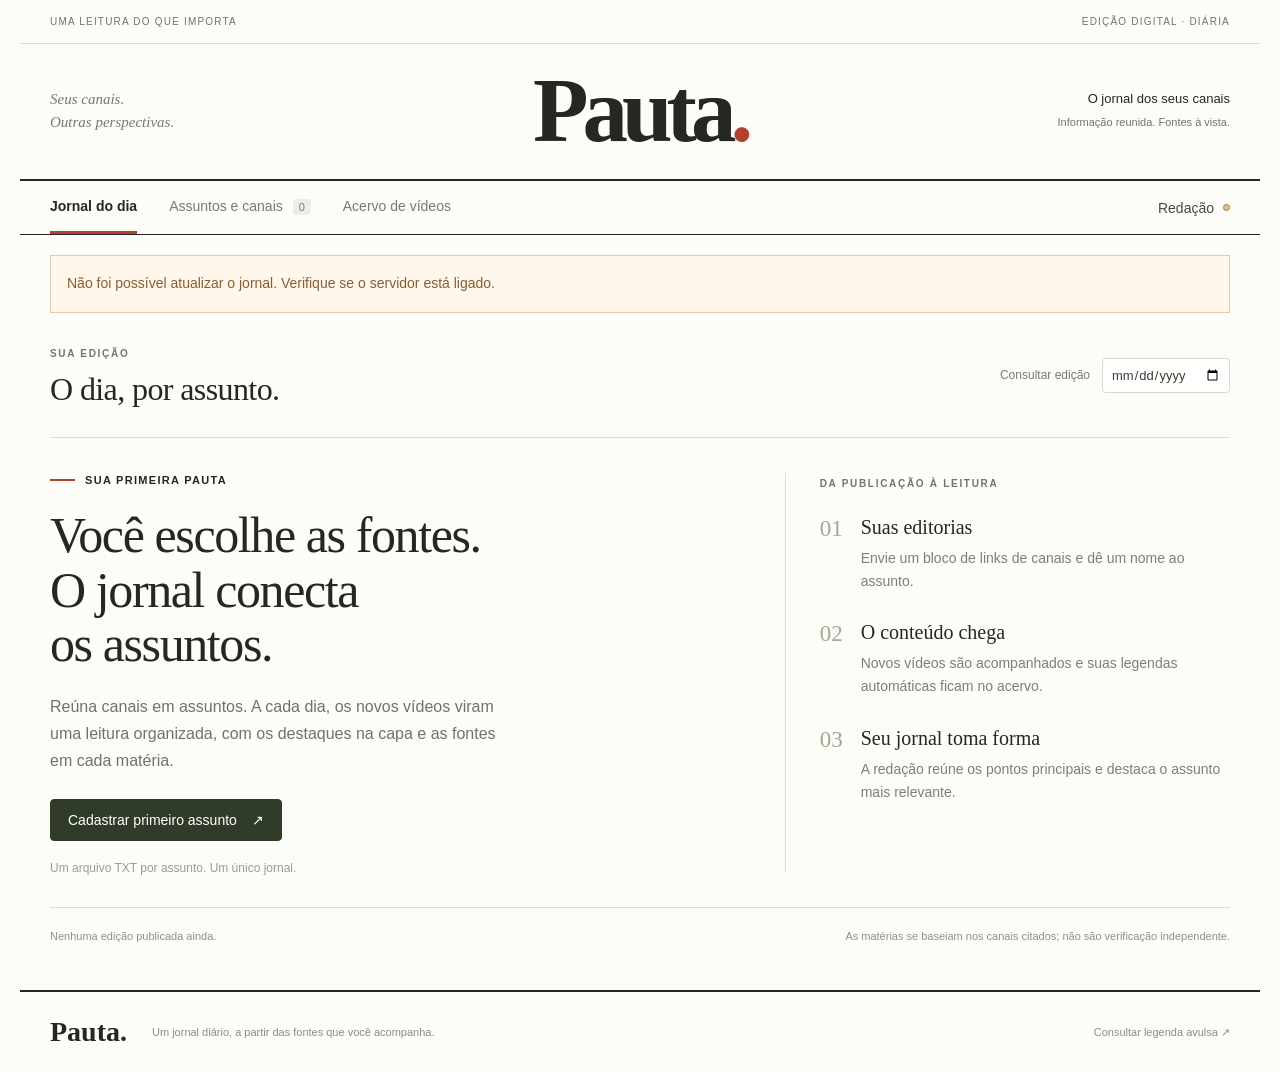
==== static/journal.html @ 88c4c1a3 "Build Pauta daily newspaper with topic imports, channel monitoring, subtitle archive and sourced AI " ====
<!doctype html>
<html lang="pt-BR">
<head><meta charset="utf-8"><meta name="viewport" content="width=device-width,initial-scale=1"><title>Pauta — O jornal dos seus canais</title><meta name="description" content="Seus canais do YouTube, reunidos em um jornal diário por assunto. Monitoramento, análise das legendas e matérias com fontes."><link rel="icon" href="/static/favicon.svg"><link rel="stylesheet" href="/static/journal.css"><script defer src="/static/journal.js"></script></head>
<body>
<div class="topline"><span>UMA LEITURA DO QUE IMPORTA</span><span id="top-date"></span><span>EDIÇÃO DIGITAL · DIÁRIA</span></div>
<header class="masthead"><div class="mast-note">Seus canais.<br>Outras perspectivas.</div><a href="/" class="mast-title">Pauta<span>.</span></a><div class="mast-right">O jornal dos seus canais<br><span>Informação reunida. Fontes à vista.</span></div></header>
<nav class="navigation" aria-label="Navegação principal"><div class="nav-tabs"><button class="nav-tab selected" data-page="edition">Jornal do dia</button><button class="nav-tab" data-page="sources">Assuntos e canais <span id="nav-count">0</span></button><button class="nav-tab" data-page="archive">Acervo de vídeos</button></div><button class="plain" id="editorial-open">Redação <span id="ai-dot" class="connection"></span></button></nav>
<main>
<div id="global-notice" role="alert" hidden></div>
<section id="page-edition" class="page">
  <div class="edition-toolbar"><div><span class="eyebrow">SUA EDIÇÃO</span><h1 id="edition-heading">O dia, por assunto.</h1></div><label class="date-picker">Consultar edição<input type="date" id="edition-date"></label></div>
  <div id="edition-content"></div>
  <div id="edition-empty" class="empty-front"><div class="empty-main"><div class="section-label"><span class="red-line"></span> SUA PRIMEIRA PAUTA</div><h2>Você escolhe as fontes.<br>O jornal conecta<br>os assuntos.</h2><p>Reúna canais em assuntos. A cada dia, os novos vídeos viram uma leitura organizada, com os destaques na capa e as fontes em cada matéria.</p><button class="button dark" id="start-import">Cadastrar primeiro assunto <span>↗</span></button><p class="empty-foot">Um arquivo TXT por assunto. Um único jornal.</p></div><aside class="empty-aside"><span class="eyebrow">DA PUBLICAÇÃO À LEITURA</span><ol><li><span>01</span><div><h3>Suas editorias</h3><p>Envie um bloco de links de canais e dê um nome ao assunto.</p></div></li><li><span>02</span><div><h3>O conteúdo chega</h3><p>Novos vídeos são acompanhados e suas legendas automáticas ficam no acervo.</p></div></li><li><span>03</span><div><h3>Seu jornal toma forma</h3><p>A redação reúne os pontos principais e destaca o assunto mais relevante.</p></div></li></ol></aside></div>
  <div id="edition-pending" class="pending-edition" hidden><span class="eyebrow">EDIÇÃO EM PREPARAÇÃO</span><h2>A próxima edição começa nas suas fontes.</h2><p id="pending-copy"></p><button class="button" id="pending-sources">Acompanhar canais</button></div>
  <div class="edition-bottom"><span id="edition-status">Nenhuma edição publicada ainda.</span><span>As matérias se baseiam nos canais citados; não são verificação independente.</span></div>
</section>
<section id="page-sources" class="page" hidden>
  <div class="page-heading"><div><span class="eyebrow">A ORIGEM DO SEU JORNAL</span><h1>Assuntos e canais</h1><p>Cada bloco de canais é uma editoria da sua edição diária.</p></div><button class="button dark" id="import-open">+ Importar assunto</button></div>
  <div class="stats"><div><strong id="stat-topics">0</strong><span>assuntos</span></div><div><strong id="stat-channels">0</strong><span>canais ativos</span></div><div><strong id="stat-ready">0</strong><span>legendas no acervo</span></div><div><strong id="stat-pending">0</strong><span>vídeos em espera</span></div></div>
  <div class="monitor-bar"><div><strong id="monitor-status">Iniciando acompanhamento…</strong><p id="monitor-detail"></p></div><button class="button small" id="check-now">Verificar agora</button></div>
  <div id="topics-list"></div><p id="no-topics" class="quiet-empty">Você ainda não cadastrou assuntos. Importe seu primeiro TXT para começar.</p>
  <p class="fineprint">O acompanhamento começa no cadastro. Para funcionar continuamente, o servidor precisa permanecer ligado. Canais pausados mantêm o conteúdo já coletado.</p>
</section>
<section id="page-archive" class="page" hidden>
  <div class="page-heading"><div><span class="eyebrow">A MEMÓRIA DA REDAÇÃO</span><h1>Acervo de vídeos</h1><p>Conteúdo salvo, texto tratado e a origem de cada informação.</p></div><label>Assunto<select id="archive-topic"><option value="">Todos os assuntos</option></select></label></div>
  <div id="videos-list"></div><div class="pagination"><button id="previous-page" class="button small">← Anteriores</button><span id="page-info"></span><button id="next-page" class="button small">Próximos →</button></div>
</section>
</main>
<footer><a href="/" class="footer-logo">Pauta.</a><span>Um jornal diário, a partir das fontes que você acompanha.</span><a href="/extrator">Consultar legenda avulsa ↗</a></footer>

<dialog id="import-dialog"><form id="import-form"><div class="dialog-heading"><div><span class="eyebrow">NOVA EDITORIA</span><h2>Qual é o assunto?</h2></div><button type="button" class="close" data-close="import-dialog" aria-label="Fechar">×</button></div><p>Os canais deste bloco serão acompanhados juntos e alimentarão o mesmo assunto no jornal.</p><label>Nome do assunto<input id="topic-name" required maxlength="80" placeholder="Ex.: Inteligência artificial" list="topic-suggestions"></label><datalist id="topic-suggestions"></datalist><div class="form-two"><label>Prioridade na capa<select id="topic-priority"><option value="3">Normal</option><option value="5">Muito importante</option><option value="4">Importante</option><option value="2">Secundária</option><option value="1">Baixa</option></select></label><label class="file-label">Arquivo de canais (.txt)<input id="channel-file" type="file" accept=".txt,text/plain"></label></div><label>Links de canais <span class="label-note">Um por linha · você também pode colar</span><textarea id="channel-links" rows="7" required maxlength="128000" placeholder="https://www.youtube.com/@canal-um&#10;https://www.youtube.com/@canal-dois"></textarea></label><label class="checkbox-label"><input type="checkbox" id="include-recent"> Incluir também os vídeos do feed recente no primeiro cadastro</label><p class="field-hint">Desmarcado: somente vídeos publicados a partir de agora. Links repetidos são ignorados. Até 500 canais por bloco.</p><div id="import-feedback" role="status"></div><button class="button dark wide" id="import-submit" type="submit">Salvar assunto e monitorar canais →</button></form></dialog>

<dialog id="editorial-dialog"><form id="editorial-form"><div class="dialog-heading"><div><span class="eyebrow">REDAÇÃO AUTOMÁTICA</span><h2>A inteligência do jornal</h2></div><button class="close" type="button" data-close="editorial-dialog" aria-label="Fechar">×</button></div><p>A redação usa a API da OpenAI para analisar o texto, reunir os assuntos e escrever as matérias em português com referências aos vídeos.</p><label>Chave da API<input id="api-key" type="password" autocomplete="new-password" placeholder="Informe sua chave ou deixe em branco para manter a atual" maxlength="500"></label><label>Modelo da sua conta<input id="api-model" required placeholder="ID do modelo com suporte a Structured Outputs" maxlength="100" pattern="[a-zA-Z0-9._:\-]+"></label><p class="field-hint">A chave fica no servidor e não é enviada ao GitHub. As legendas serão enviadas à API para análise; o uso é cobrado na sua conta OpenAI. Sem essa configuração, o acompanhamento e o acervo continuam funcionando, mas as matérias aguardam redação.</p><div id="editorial-feedback" role="status"></div><button class="button dark wide" type="submit">Salvar e ativar redação</button></form></dialog>

<dialog id="video-dialog" class="reading-dialog"><div class="dialog-heading"><span class="eyebrow">ACERVO · TEXTO TRATADO</span><button class="close" type="button" data-close="video-dialog" aria-label="Fechar">×</button></div><h2 id="read-title"></h2><div id="read-meta"></div><div id="read-analysis"></div><p id="read-text"></p></dialog>
</body></html>
---- static/journal.css ----
:root{font-family:Arial,Helvetica,sans-serif;color:#252722;background:#fcfcf9;--ink:#252722;--muted:#71756b;--line:#dcded5;--red:#b1422d;--paper:#f1f2ec}*{box-sizing:border-box}body{margin:0}button,input,textarea,select{font:inherit}button,a,select{touch-action:manipulation}button{cursor:pointer}button:disabled{opacity:.5;cursor:wait}a{color:inherit;text-decoration:none}a:hover{text-decoration:underline}[hidden]{display:none!important}:focus-visible{outline:3px solid #a74730;outline-offset:4px}h1,h2,h3,p{margin-top:0}.topline,.masthead,.navigation,main,footer{max-width:1240px;margin:auto}.topline{display:flex;justify-content:space-between;gap:20px;padding:16px 30px;border-bottom:1px solid var(--line);font-size:10px;letter-spacing:1.2px;color:var(--muted)}.masthead{padding:21px 30px 23px;display:flex;align-items:center;justify-content:space-between;gap:20px}.mast-title{font-family:Georgia,'Times New Roman',serif;font-size:91px;font-weight:700;line-height:1;letter-spacing:-6px}.mast-title:hover{text-decoration:none}.mast-title span{color:var(--red)}.mast-note{font:italic 15px/1.5 Georgia,serif;width:240px;color:#767a70}.mast-right{font-size:13px;text-align:right;line-height:1.7;width:240px}.mast-right span{font-size:11px;color:var(--muted)}.navigation{border-top:2px solid var(--ink);border-bottom:1px solid var(--ink);display:flex;justify-content:space-between;padding:0 30px;gap:16px}.nav-tabs{display:flex;gap:32px}.nav-tab,.plain{border:0;background:none;padding:17px 0;color:#777b70;font-size:14px;white-space:nowrap}.nav-tab{border-bottom:3px solid transparent}.nav-tab.selected{color:var(--ink);border-color:var(--red);font-weight:600}.nav-tab span{font-size:11px;margin-left:6px;padding:2px 6px;background:#ebeee2;border-radius:3px}.plain{display:flex;align-items:center;gap:9px;color:#444c3d}.connection{width:7px;height:7px;border:1px solid #a07d3e;border-radius:50%;background:#e4c18d}.connection.on{background:#6c8253;border-color:#6c8253}main{padding:0 30px;min-height:55vh}.edition-toolbar,.page-heading{display:flex;justify-content:space-between;align-items:center;gap:20px;padding:30px 0 25px}.eyebrow{font-size:10px;font-weight:600;letter-spacing:1.7px;color:var(--muted)}h1{font:32px/1.2 Georgia,serif;letter-spacing:-.6px;margin:9px 0 0}.date-picker{display:flex;align-items:center;gap:12px;color:#787e70;font-size:12px}input,textarea,select{padding:11px 12px;border:1px solid #d7dbce;background:#fff;color:#39402f;border-radius:4px;min-width:0;max-width:100%}input[type=date]{font-size:13px;padding:8px}.empty-front{border-top:1px solid var(--line);border-bottom:1px solid var(--line);display:grid;grid-template-columns:1.65fr 1fr;margin-top:4px}.empty-main{padding:36px 38px 28px 0}.section-label{font-size:11px;letter-spacing:1.3px;font-weight:700;display:flex;align-items:center;gap:10px}.red-line{width:25px;height:2px;background:var(--red)}.empty-main h2{font:50px/1.09 Georgia,serif;letter-spacing:-1.4px;margin:22px 0 21px}.empty-main>p{font-size:16px;line-height:1.7;color:#707466;max-width:470px;margin-bottom:25px}.button{border:1px solid #bfc6b5;background:transparent;color:#414c34;border-radius:4px;display:inline-flex;align-items:center;justify-content:center;gap:15px;padding:12px 17px;font-size:14px;font-weight:500}.button:hover{background:#e8ecdf}.button.dark{background:#303b29;color:#fff;border-color:#303b29}.button.dark:hover{background:#47583b}.empty-main .empty-foot{font-size:12px;color:#989c90;margin:17px 0 0}.empty-aside{border-left:1px solid var(--line);margin:35px 0;padding:0 0 0 34px}.empty-aside ol{list-style:none;padding:0;margin:25px 0 0}.empty-aside li{display:flex;gap:18px;margin-bottom:28px}.empty-aside li>span{color:#a1a98f;font:23px Georgia,serif}.empty-aside h3{font:20px Georgia,serif;margin:0 0 8px}.empty-aside p{font-size:14px;line-height:1.65;color:#7c8173;margin:0}.edition-bottom{display:flex;justify-content:space-between;gap:22px;margin:20px 0 45px;font-size:11px;color:#8d9285;line-height:1.6}.page-heading p{font-size:15px;color:var(--muted);margin:12px 0 0}.stats{display:grid;grid-template-columns:repeat(4,1fr);border:1px solid var(--line);padding:20px 0;margin:0 0 25px}.stats>div{padding:0 24px;border-right:1px solid var(--line)}.stats>div:last-child{border-right:0}.stats strong{font:32px Georgia,serif;display:block}.stats span{font-size:12px;display:block;color:var(--muted);margin-top:7px}.monitor-bar{display:flex;justify-content:space-between;align-items:center;gap:15px;background:#eef1e7;padding:17px 20px;margin-bottom:28px}.monitor-bar strong{font-size:14px;font-weight:500}.monitor-bar p{font-size:12px;color:var(--muted);margin:6px 0 0}.small{font-size:12px;padding:9px 12px}.topic-card{border:1px solid var(--line);margin-bottom:20px}.topic-header{padding:20px;display:flex;justify-content:space-between;align-items:center;border-bottom:1px solid var(--line);gap:20px}.topic-header h2{font:24px Georgia,serif;margin:0 0 5px}.topic-header p{font-size:12px;color:var(--muted);margin:0}.topic-header label{font-size:12px;display:flex;align-items:center;gap:8px}.topic-header select{padding:8px;font-size:12px}.channel-row{padding:15px 20px;border-bottom:1px solid #e8eae2;display:flex;justify-content:space-between;align-items:center;gap:14px}.channel-row:last-child{border:0}.channel-row>div{min-width:0}.channel-row a{font-size:14px;font-weight:500;overflow-wrap:anywhere}.channel-row p{font-size:12px;line-height:1.6;color:var(--muted);margin:6px 0 0}.channel-row .channel-error{color:#9f5a38}.badge{display:inline-block;font-size:11px;padding:4px 7px;color:#657d42;background:#eff2e5;border-radius:3px}.badge.waiting{color:#9b7441;background:#f5eddd}.badge.error{color:#ab5038;background:#f7e9e1}.quiet-empty{text-align:center;padding:35px 20px;color:var(--muted);line-height:1.7}.fineprint{font-size:12px;line-height:1.7;color:#8b9181;margin:28px 0}.video-row{display:grid;grid-template-columns:1fr auto;gap:20px;padding:20px 0;border-bottom:1px solid var(--line)}.video-row h2{font:22px/1.3 Georgia,serif;margin:0 0 9px}.video-row p{font-size:12px;color:var(--muted);margin:8px 0;line-height:1.6}.video-actions{display:flex;align-items:center;gap:10px}.pagination{display:flex;justify-content:center;align-items:center;gap:20px;padding:28px 0;font-size:12px;color:var(--muted)}footer{padding:24px 30px;margin-top:25px;border-top:2px solid var(--ink);display:flex;align-items:center;gap:25px;font-size:11px;color:#898e80}footer>a:last-child{margin-left:auto}.footer-logo{font:700 28px Georgia,serif;color:var(--ink)}dialog{border:1px solid #d0d5c6;border-radius:9px;padding:30px;max-width:650px;width:calc(100% - 32px);max-height:90vh;overflow:auto;background:#fcfcf9;color:var(--ink)}dialog::backdrop{background:#17201680;backdrop-filter:blur(3px)}.dialog-heading{display:flex;align-items:flex-start;justify-content:space-between;gap:20px}.dialog-heading h2{font:30px Georgia,serif;margin:8px 0 16px}.close{border:0;background:transparent;font-size:29px;line-height:1;padding:0 3px;color:#7d8571}dialog p{font-size:14px;line-height:1.65;color:var(--muted)}dialog label{display:flex;flex-direction:column;gap:8px;font-size:14px;margin:17px 0}.form-two{display:grid;grid-template-columns:1fr 1.4fr;gap:20px}.form-two label{margin:0}.file-label input{padding:9px;max-width:100%;font-size:12px}.label-note{font-size:11px;color:#919784}.checkbox-label{flex-direction:row!important;align-items:flex-start;font-size:13px!important;line-height:1.5}.checkbox-label input{margin:3px 0}.field-hint{font-size:12px;line-height:1.7;color:#7c8570}.wide{width:100%;margin-top:14px}textarea{resize:vertical;font-size:14px;line-height:1.5}.reading-dialog{max-width:900px}#read-title{font:32px/1.2 Georgia,serif;margin:22px 0}#read-text{white-space:pre-wrap;line-height:1.95;font-size:16px;color:#4a5142;margin-top:25px}#read-meta{font-size:13px;color:#7b8570}#read-analysis{border-bottom:1px solid var(--line);margin-top:20px}.pending-edition{border-block:1px solid var(--line);padding:50px 0;max-width:100%}.pending-edition h2{font:36px Georgia,serif;margin:14px 0}.pending-edition p{max-width:650px;color:var(--muted);line-height:1.8;font-size:16px}#global-notice{padding:16px;margin-top:20px;border:1px solid #e4c9ac;background:#fff7eb;color:#895d31;font-size:14px;line-height:1.7}#import-feedback,#editorial-feedback{font-size:13px;line-height:1.7;margin-top:12px;white-space:pre-line;color:#856035}.cover{display:grid;grid-template-columns:1.65fr 1fr;border-block:1px solid var(--line);padding:30px 0;gap:36px}.cover-story h2{font:45px/1.12 Georgia,serif;letter-spacing:-1px;margin:16px 0 20px}.story-copy{font:17px/1.8 Georgia,serif;white-space:pre-line}.story-copy a,.point-list a{color:#a04732;text-decoration:underline;font:12px Arial,sans-serif}.story-side{border-left:1px solid var(--line);padding-left:30px}.story-side h3{font:23px Georgia,serif}.point-list{padding-left:20px;font-size:14px;line-height:1.8;color:#66725a}.point-list li{margin-bottom:14px}.source-list{border-top:1px solid var(--line);padding-top:17px;margin-top:20px;font-size:12px;line-height:1.7}.source-list h4{font-size:10px;letter-spacing:1.4px;color:var(--muted);margin:0 0 10px}.source-list a{display:block;margin:9px 0;color:#6f795f}.section-stories{display:grid;grid-template-columns:1fr 1fr;gap:32px}.topic-story{padding:30px 0;border-bottom:1px solid var(--line)}.topic-story h2{font:30px/1.2 Georgia,serif;margin:12px 0 18px}.topic-story .story-copy{font-size:16px}.cover-reason{font-size:11px;color:#989d8f;line-height:1.6}.article-topic{color:var(--red);letter-spacing:1.7px;font-size:11px;font-weight:600}.status-line{font-size:12px;color:#8d9681;margin-bottom:20px}
@media(max-width:760px){.topline{padding:12px 18px;font-size:9px}.topline>span:first-child{display:none}.masthead{padding:20px 18px}.mast-note{display:none}.mast-title{font-size:70px;letter-spacing:-5px}.mast-right{font-size:11px;width:auto}.mast-right span{font-size:10px}.navigation{padding:0 18px;gap:10px;overflow-x:auto}.nav-tabs{gap:21px}.nav-tab,.plain{font-size:12px;padding:14px 0}.plain{gap:5px}.nav-tab span{display:none}main{padding:0 18px}.edition-toolbar{padding:24px 0;align-items:flex-start}h1{font-size:26px}.date-picker{flex-direction:column;align-items:flex-end;font-size:10px;gap:7px}.date-picker input{max-width:140px;font-size:12px}.empty-front{grid-template-columns:1fr}.empty-main{padding:29px 0}.empty-main h2{font-size:43px}.empty-aside{border-left:0;border-top:1px solid var(--line);padding:25px 0 0;margin:0 0 5px}.empty-aside ol{margin-top:22px}.empty-aside li{margin-bottom:23px}.edition-bottom{flex-direction:column;gap:8px}.page-heading{align-items:flex-start;flex-direction:column;padding:25px 0}.page-heading p{font-size:14px;line-height:1.6}.stats{grid-template-columns:1fr 1fr;padding:0}.stats>div{padding:18px;border-bottom:1px solid var(--line)}.stats>div:nth-child(2){border-right:0}.stats>div:nth-child(n+3){border-bottom:0}.stats strong{font-size:28px}.monitor-bar{align-items:flex-start;flex-direction:column}.topic-header{padding:17px;align-items:flex-start;flex-direction:column;gap:12px}.channel-row{padding:15px 17px}.channel-row .button{white-space:nowrap}.video-row{grid-template-columns:1fr;gap:8px}.video-row h2{font-size:22px}.video-actions{justify-content:flex-start}.form-two{grid-template-columns:1fr;gap:16px}dialog{padding:24px 20px}.dialog-heading h2{font-size:27px}.cover{grid-template-columns:1fr;gap:20px}.cover-story h2{font-size:36px}.story-side{border-left:0;border-top:1px solid var(--line);padding:22px 0 0}.section-stories{grid-template-columns:1fr;gap:0}.pending-edition h2{font-size:30px}footer{padding:20px 18px;flex-wrap:wrap;gap:12px;font-size:10px}footer>a:last-child{margin-left:0;width:100%}.footer-logo{font-size:24px}}@media(prefers-reduced-motion:reduce){*{scroll-behavior:auto!important}}
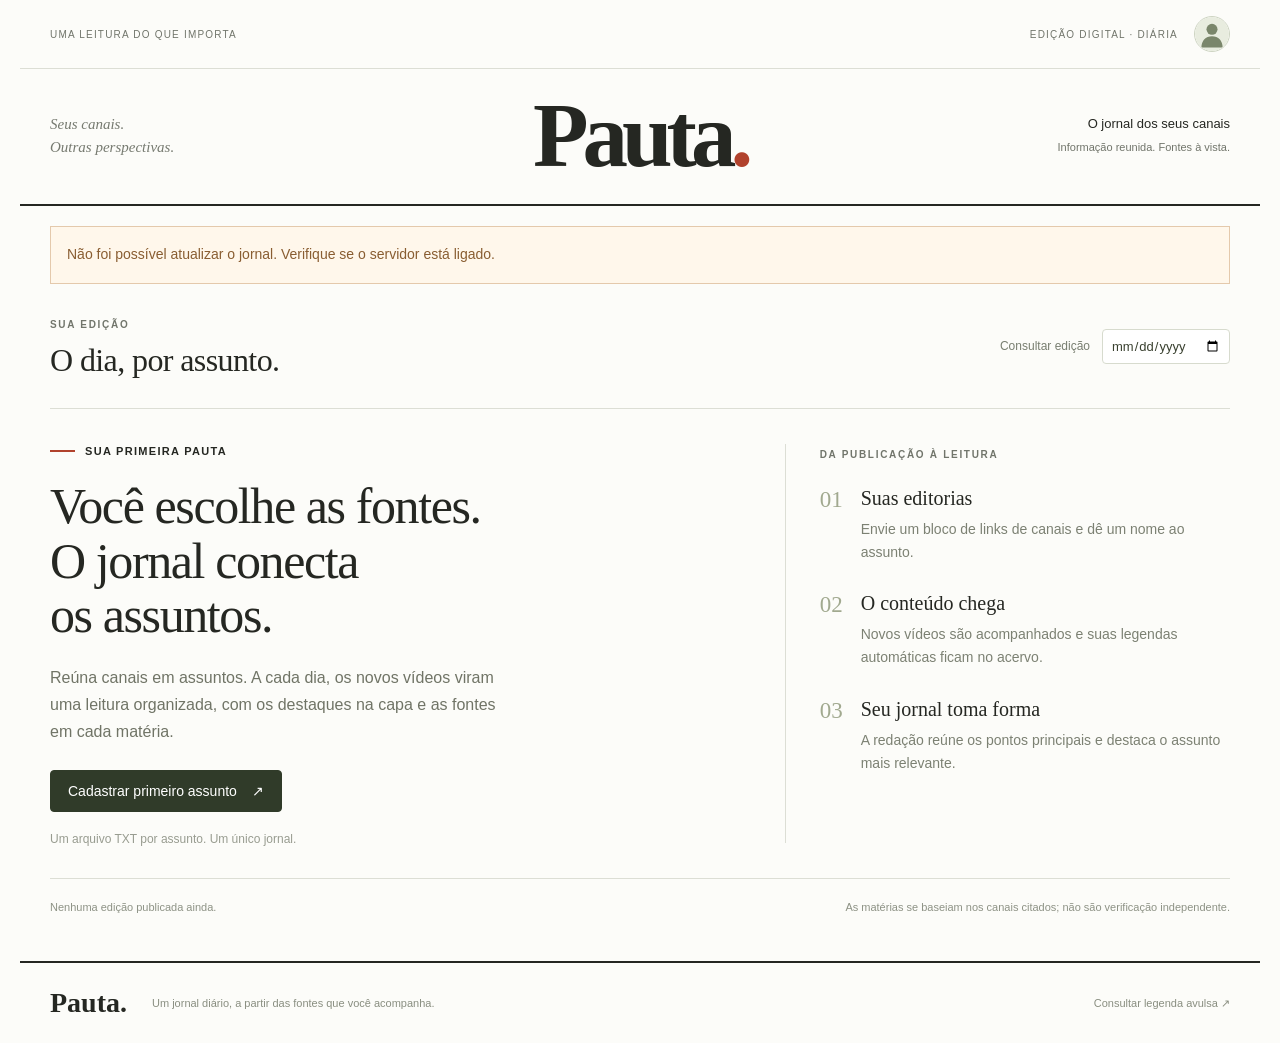
==== commit 7414fe70: "Move management navigation into user page with a profile avatar in the top right" ====
--- a/static/journal.html
+++ b/static/journal.html
@@ -2,11 +2,20 @@
 <html lang="pt-BR">
 <head><meta charset="utf-8"><meta name="viewport" content="width=device-width,initial-scale=1"><title>Pauta — O jornal dos seus canais</title><meta name="description" content="Seus canais do YouTube, reunidos em um jornal diário por assunto. Monitoramento, análise das legendas e matérias com fontes."><link rel="icon" href="/static/favicon.svg"><link rel="stylesheet" href="/static/journal.css"><script defer src="/static/journal.js"></script></head>
 <body>
-<div class="topline"><span>UMA LEITURA DO QUE IMPORTA</span><span id="top-date"></span><span>EDIÇÃO DIGITAL · DIÁRIA</span></div>
+<div class="topline"><span>UMA LEITURA DO QUE IMPORTA</span><span id="top-date"></span><div class="top-account"><span>EDIÇÃO DIGITAL · DIÁRIA</span><a class="avatar-link" href="#usuario" aria-label="Abrir página do usuário" title="Minha página"><img id="header-avatar" src="/static/avatar.svg" alt="" width="36" height="36"></a></div></div>
 <header class="masthead"><div class="mast-note">Seus canais.<br>Outras perspectivas.</div><a href="/" class="mast-title">Pauta<span>.</span></a><div class="mast-right">O jornal dos seus canais<br><span>Informação reunida. Fontes à vista.</span></div></header>
-<nav class="navigation" aria-label="Navegação principal"><div class="nav-tabs"><button class="nav-tab selected" data-page="edition">Jornal do dia</button><button class="nav-tab" data-page="sources">Assuntos e canais <span id="nav-count">0</span></button><button class="nav-tab" data-page="archive">Acervo de vídeos</button></div><button class="plain" id="editorial-open">Redação <span id="ai-dot" class="connection"></span></button></nav>
 <main>
 <div id="global-notice" role="alert" hidden></div>
+<a id="account-back" class="account-back" href="#usuario" hidden>← Minha página</a>
+<section id="page-user" class="page" hidden>
+  <div class="page-heading"><div><span class="eyebrow">SEU ESPAÇO NO PAUTA</span><h1 tabindex="-1">Minha página</h1><p>Organize suas fontes, consulte o acervo e cuide da redação.</p></div><a class="button" href="/">Ler o jornal ↗</a></div>
+  <div class="profile-card"><img id="profile-avatar" src="/static/avatar.svg" alt="Sua foto de perfil" width="80" height="80"><div><h2>Seu perfil</h2><label class="photo-label" for="profile-photo">Escolher foto<input id="profile-photo" type="file" accept="image/jpeg,image/png,image/webp"></label><p>A foto fica salva neste navegador.</p><span id="photo-feedback" role="status"></span></div></div>
+  <nav class="account-options" aria-label="Área do usuário">
+    <a class="account-option" href="#assuntos"><span class="eyebrow">SUAS FONTES</span><h2>Assuntos e canais <span id="nav-count">0</span></h2><p>Importe canais e acompanhe as editorias do seu jornal.</p><span class="option-arrow" aria-hidden="true">↗</span></a>
+    <a class="account-option" href="#acervo"><span class="eyebrow">SUA BIBLIOTECA</span><h2>Acervo de vídeos</h2><p>Consulte as legendas salvas, análises e fontes originais.</p><span class="option-arrow" aria-hidden="true">↗</span></a>
+    <button class="account-option" id="editorial-open"><span class="eyebrow">SUAS PREFERÊNCIAS</span><h2>Redação <span id="ai-dot" class="connection"></span></h2><p>Configure a inteligência que transforma as fontes em matérias.</p><span class="option-arrow" aria-hidden="true">↗</span></button>
+  </nav>
+</section>
 <section id="page-edition" class="page">
   <div class="edition-toolbar"><div><span class="eyebrow">SUA EDIÇÃO</span><h1 id="edition-heading">O dia, por assunto.</h1></div><label class="date-picker">Consultar edição<input type="date" id="edition-date"></label></div>
   <div id="edition-content"></div>
@@ -28,7 +37,7 @@
 </main>
 <footer><a href="/" class="footer-logo">Pauta.</a><span>Um jornal diário, a partir das fontes que você acompanha.</span><a href="/extrator">Consultar legenda avulsa ↗</a></footer>
 
-<dialog id="import-dialog"><form id="import-form"><div class="dialog-heading"><div><span class="eyebrow">NOVA EDITORIA</span><h2>Qual é o assunto?</h2></div><button type="button" class="close" data-close="import-dialog" aria-label="Fechar">×</button></div><p>Os canais deste bloco serão acompanhados juntos e alimentarão o mesmo assunto no jornal.</p><label>Nome do assunto<input id="topic-name" required maxlength="80" placeholder="Ex.: Inteligência artificial" list="topic-suggestions"></label><datalist id="topic-suggestions"></datalist><div class="form-two"><label>Prioridade na capa<select id="topic-priority"><option value="3">Normal</option><option value="5">Muito importante</option><option value="4">Importante</option><option value="2">Secundária</option><option value="1">Baixa</option></select></label><label class="file-label">Arquivo de canais (.txt)<input id="channel-file" type="file" accept=".txt,text/plain"></label></div><label>Links de canais <span class="label-note">Um por linha · você também pode colar</span><textarea id="channel-links" rows="7" required maxlength="128000" placeholder="https://www.youtube.com/@canal-um&#10;https://www.youtube.com/@canal-dois"></textarea></label><label class="checkbox-label"><input type="checkbox" id="include-recent"> Incluir também os vídeos do feed recente no primeiro cadastro</label><p class="field-hint">Desmarcado: somente vídeos publicados a partir de agora. Links repetidos são ignorados. Até 500 canais por bloco.</p><div id="import-feedback" role="status"></div><button class="button dark wide" id="import-submit" type="submit">Salvar assunto e monitorar canais →</button></form></dialog>
+<dialog id="import-dialog"><form id="import-form"><div class="dialog-heading"><div><span class="eyebrow">NOVA EDITORIA</span><h2>Qual é o assunto?</h2></div><button type="button" class="close" data-close="import-dialog" aria-label="Fechar">×</button></div><p>Os canais deste bloco serão acompanhados juntos e alimentarão o mesmo assunto no jornal.</p><label>Nome do assunto<input id="topic-name" required maxlength="80" placeholder="Ex.: Inteligência artificial" list="topic-suggestions"></label><datalist id="topic-suggestions"></datalist><div class="form-two"><label>Prioridade na capa<select id="topic-priority"><option value="3">Normal</option><option value="5">Muito importante</option><option value="4">Importante</option><option value="2">Secundária</option><option value="1">Baixa</option></select></label><label class="file-label">Arquivo de canais (.txt)<input id="channel-file" type="file" accept=".txt,text/plain"></label></div><label>Links de canais <span class="label-note">Um por linha · você também pode colar</span><textarea id="channel-links" rows="7" required maxlength="128000" placeholder="https://www.youtube.com/@canal-um&#10;https://www.youtube.com/@canal-dois"></textarea></label><label class="checkbox-label"><input type="checkbox" id="include-recent"> Incluir também os outros vídeos do feed recente</label><p class="field-hint">O último vídeo de cada canal será processado assim que você salvar. Depois, acompanharemos as novas publicações. Links repetidos são ignorados. Até 500 canais por bloco.</p><div id="import-feedback" role="status"></div><button class="button dark wide" id="import-submit" type="submit">Salvar assunto e monitorar canais →</button></form></dialog>
 
 <dialog id="editorial-dialog"><form id="editorial-form"><div class="dialog-heading"><div><span class="eyebrow">REDAÇÃO AUTOMÁTICA</span><h2>A inteligência do jornal</h2></div><button class="close" type="button" data-close="editorial-dialog" aria-label="Fechar">×</button></div><p>A redação usa a API da OpenAI para analisar o texto, reunir os assuntos e escrever as matérias em português com referências aos vídeos.</p><label>Chave da API<input id="api-key" type="password" autocomplete="new-password" placeholder="Informe sua chave ou deixe em branco para manter a atual" maxlength="500"></label><label>Modelo da sua conta<input id="api-model" required placeholder="ID do modelo com suporte a Structured Outputs" maxlength="100" pattern="[a-zA-Z0-9._:\-]+"></label><p class="field-hint">A chave fica no servidor e não é enviada ao GitHub. As legendas serão enviadas à API para análise; o uso é cobrado na sua conta OpenAI. Sem essa configuração, o acompanhamento e o acervo continuam funcionando, mas as matérias aguardam redação.</p><div id="editorial-feedback" role="status"></div><button class="button dark wide" type="submit">Salvar e ativar redação</button></form></dialog>
 
--- a/static/journal.css
+++ b/static/journal.css
@@ -1,2 +1,8 @@
 :root{font-family:Arial,Helvetica,sans-serif;color:#252722;background:#fcfcf9;--ink:#252722;--muted:#71756b;--line:#dcded5;--red:#b1422d;--paper:#f1f2ec}*{box-sizing:border-box}body{margin:0}button,input,textarea,select{font:inherit}button,a,select{touch-action:manipulation}button{cursor:pointer}button:disabled{opacity:.5;cursor:wait}a{color:inherit;text-decoration:none}a:hover{text-decoration:underline}[hidden]{display:none!important}:focus-visible{outline:3px solid #a74730;outline-offset:4px}h1,h2,h3,p{margin-top:0}.topline,.masthead,.navigation,main,footer{max-width:1240px;margin:auto}.topline{display:flex;justify-content:space-between;gap:20px;padding:16px 30px;border-bottom:1px solid var(--line);font-size:10px;letter-spacing:1.2px;color:var(--muted)}.masthead{padding:21px 30px 23px;display:flex;align-items:center;justify-content:space-between;gap:20px}.mast-title{font-family:Georgia,'Times New Roman',serif;font-size:91px;font-weight:700;line-height:1;letter-spacing:-6px}.mast-title:hover{text-decoration:none}.mast-title span{color:var(--red)}.mast-note{font:italic 15px/1.5 Georgia,serif;width:240px;color:#767a70}.mast-right{font-size:13px;text-align:right;line-height:1.7;width:240px}.mast-right span{font-size:11px;color:var(--muted)}.navigation{border-top:2px solid var(--ink);border-bottom:1px solid var(--ink);display:flex;justify-content:space-between;padding:0 30px;gap:16px}.nav-tabs{display:flex;gap:32px}.nav-tab,.plain{border:0;background:none;padding:17px 0;color:#777b70;font-size:14px;white-space:nowrap}.nav-tab{border-bottom:3px solid transparent}.nav-tab.selected{color:var(--ink);border-color:var(--red);font-weight:600}.nav-tab span{font-size:11px;margin-left:6px;padding:2px 6px;background:#ebeee2;border-radius:3px}.plain{display:flex;align-items:center;gap:9px;color:#444c3d}.connection{width:7px;height:7px;border:1px solid #a07d3e;border-radius:50%;background:#e4c18d}.connection.on{background:#6c8253;border-color:#6c8253}main{padding:0 30px;min-height:55vh}.edition-toolbar,.page-heading{display:flex;justify-content:space-between;align-items:center;gap:20px;padding:30px 0 25px}.eyebrow{font-size:10px;font-weight:600;letter-spacing:1.7px;color:var(--muted)}h1{font:32px/1.2 Georgia,serif;letter-spacing:-.6px;margin:9px 0 0}.date-picker{display:flex;align-items:center;gap:12px;color:#787e70;font-size:12px}input,textarea,select{padding:11px 12px;border:1px solid #d7dbce;background:#fff;color:#39402f;border-radius:4px;min-width:0;max-width:100%}input[type=date]{font-size:13px;padding:8px}.empty-front{border-top:1px solid var(--line);border-bottom:1px solid var(--line);display:grid;grid-template-columns:1.65fr 1fr;margin-top:4px}.empty-main{padding:36px 38px 28px 0}.section-label{font-size:11px;letter-spacing:1.3px;font-weight:700;display:flex;align-items:center;gap:10px}.red-line{width:25px;height:2px;background:var(--red)}.empty-main h2{font:50px/1.09 Georgia,serif;letter-spacing:-1.4px;margin:22px 0 21px}.empty-main>p{font-size:16px;line-height:1.7;color:#707466;max-width:470px;margin-bottom:25px}.button{border:1px solid #bfc6b5;background:transparent;color:#414c34;border-radius:4px;display:inline-flex;align-items:center;justify-content:center;gap:15px;padding:12px 17px;font-size:14px;font-weight:500}.button:hover{background:#e8ecdf}.button.dark{background:#303b29;color:#fff;border-color:#303b29}.button.dark:hover{background:#47583b}.empty-main .empty-foot{font-size:12px;color:#989c90;margin:17px 0 0}.empty-aside{border-left:1px solid var(--line);margin:35px 0;padding:0 0 0 34px}.empty-aside ol{list-style:none;padding:0;margin:25px 0 0}.empty-aside li{display:flex;gap:18px;margin-bottom:28px}.empty-aside li>span{color:#a1a98f;font:23px Georgia,serif}.empty-aside h3{font:20px Georgia,serif;margin:0 0 8px}.empty-aside p{font-size:14px;line-height:1.65;color:#7c8173;margin:0}.edition-bottom{display:flex;justify-content:space-between;gap:22px;margin:20px 0 45px;font-size:11px;color:#8d9285;line-height:1.6}.page-heading p{font-size:15px;color:var(--muted);margin:12px 0 0}.stats{display:grid;grid-template-columns:repeat(4,1fr);border:1px solid var(--line);padding:20px 0;margin:0 0 25px}.stats>div{padding:0 24px;border-right:1px solid var(--line)}.stats>div:last-child{border-right:0}.stats strong{font:32px Georgia,serif;display:block}.stats span{font-size:12px;display:block;color:var(--muted);margin-top:7px}.monitor-bar{display:flex;justify-content:space-between;align-items:center;gap:15px;background:#eef1e7;padding:17px 20px;margin-bottom:28px}.monitor-bar strong{font-size:14px;font-weight:500}.monitor-bar p{font-size:12px;color:var(--muted);margin:6px 0 0}.small{font-size:12px;padding:9px 12px}.topic-card{border:1px solid var(--line);margin-bottom:20px}.topic-header{padding:20px;display:flex;justify-content:space-between;align-items:center;border-bottom:1px solid var(--line);gap:20px}.topic-header h2{font:24px Georgia,serif;margin:0 0 5px}.topic-header p{font-size:12px;color:var(--muted);margin:0}.topic-header label{font-size:12px;display:flex;align-items:center;gap:8px}.topic-header select{padding:8px;font-size:12px}.channel-row{padding:15px 20px;border-bottom:1px solid #e8eae2;display:flex;justify-content:space-between;align-items:center;gap:14px}.channel-row:last-child{border:0}.channel-row>div{min-width:0}.channel-row a{font-size:14px;font-weight:500;overflow-wrap:anywhere}.channel-row p{font-size:12px;line-height:1.6;color:var(--muted);margin:6px 0 0}.channel-row .channel-error{color:#9f5a38}.badge{display:inline-block;font-size:11px;padding:4px 7px;color:#657d42;background:#eff2e5;border-radius:3px}.badge.waiting{color:#9b7441;background:#f5eddd}.badge.error{color:#ab5038;background:#f7e9e1}.quiet-empty{text-align:center;padding:35px 20px;color:var(--muted);line-height:1.7}.fineprint{font-size:12px;line-height:1.7;color:#8b9181;margin:28px 0}.video-row{display:grid;grid-template-columns:1fr auto;gap:20px;padding:20px 0;border-bottom:1px solid var(--line)}.video-row h2{font:22px/1.3 Georgia,serif;margin:0 0 9px}.video-row p{font-size:12px;color:var(--muted);margin:8px 0;line-height:1.6}.video-actions{display:flex;align-items:center;gap:10px}.pagination{display:flex;justify-content:center;align-items:center;gap:20px;padding:28px 0;font-size:12px;color:var(--muted)}footer{padding:24px 30px;margin-top:25px;border-top:2px solid var(--ink);display:flex;align-items:center;gap:25px;font-size:11px;color:#898e80}footer>a:last-child{margin-left:auto}.footer-logo{font:700 28px Georgia,serif;color:var(--ink)}dialog{border:1px solid #d0d5c6;border-radius:9px;padding:30px;max-width:650px;width:calc(100% - 32px);max-height:90vh;overflow:auto;background:#fcfcf9;color:var(--ink)}dialog::backdrop{background:#17201680;backdrop-filter:blur(3px)}.dialog-heading{display:flex;align-items:flex-start;justify-content:space-between;gap:20px}.dialog-heading h2{font:30px Georgia,serif;margin:8px 0 16px}.close{border:0;background:transparent;font-size:29px;line-height:1;padding:0 3px;color:#7d8571}dialog p{font-size:14px;line-height:1.65;color:var(--muted)}dialog label{display:flex;flex-direction:column;gap:8px;font-size:14px;margin:17px 0}.form-two{display:grid;grid-template-columns:1fr 1.4fr;gap:20px}.form-two label{margin:0}.file-label input{padding:9px;max-width:100%;font-size:12px}.label-note{font-size:11px;color:#919784}.checkbox-label{flex-direction:row!important;align-items:flex-start;font-size:13px!important;line-height:1.5}.checkbox-label input{margin:3px 0}.field-hint{font-size:12px;line-height:1.7;color:#7c8570}.wide{width:100%;margin-top:14px}textarea{resize:vertical;font-size:14px;line-height:1.5}.reading-dialog{max-width:900px}#read-title{font:32px/1.2 Georgia,serif;margin:22px 0}#read-text{white-space:pre-wrap;line-height:1.95;font-size:16px;color:#4a5142;margin-top:25px}#read-meta{font-size:13px;color:#7b8570}#read-analysis{border-bottom:1px solid var(--line);margin-top:20px}.pending-edition{border-block:1px solid var(--line);padding:50px 0;max-width:100%}.pending-edition h2{font:36px Georgia,serif;margin:14px 0}.pending-edition p{max-width:650px;color:var(--muted);line-height:1.8;font-size:16px}#global-notice{padding:16px;margin-top:20px;border:1px solid #e4c9ac;background:#fff7eb;color:#895d31;font-size:14px;line-height:1.7}#import-feedback,#editorial-feedback{font-size:13px;line-height:1.7;margin-top:12px;white-space:pre-line;color:#856035}.cover{display:grid;grid-template-columns:1.65fr 1fr;border-block:1px solid var(--line);padding:30px 0;gap:36px}.cover-story h2{font:45px/1.12 Georgia,serif;letter-spacing:-1px;margin:16px 0 20px}.story-copy{font:17px/1.8 Georgia,serif;white-space:pre-line}.story-copy a,.point-list a{color:#a04732;text-decoration:underline;font:12px Arial,sans-serif}.story-side{border-left:1px solid var(--line);padding-left:30px}.story-side h3{font:23px Georgia,serif}.point-list{padding-left:20px;font-size:14px;line-height:1.8;color:#66725a}.point-list li{margin-bottom:14px}.source-list{border-top:1px solid var(--line);padding-top:17px;margin-top:20px;font-size:12px;line-height:1.7}.source-list h4{font-size:10px;letter-spacing:1.4px;color:var(--muted);margin:0 0 10px}.source-list a{display:block;margin:9px 0;color:#6f795f}.section-stories{display:grid;grid-template-columns:1fr 1fr;gap:32px}.topic-story{padding:30px 0;border-bottom:1px solid var(--line)}.topic-story h2{font:30px/1.2 Georgia,serif;margin:12px 0 18px}.topic-story .story-copy{font-size:16px}.cover-reason{font-size:11px;color:#989d8f;line-height:1.6}.article-topic{color:var(--red);letter-spacing:1.7px;font-size:11px;font-weight:600}.status-line{font-size:12px;color:#8d9681;margin-bottom:20px}
 @media(max-width:760px){.topline{padding:12px 18px;font-size:9px}.topline>span:first-child{display:none}.masthead{padding:20px 18px}.mast-note{display:none}.mast-title{font-size:70px;letter-spacing:-5px}.mast-right{font-size:11px;width:auto}.mast-right span{font-size:10px}.navigation{padding:0 18px;gap:10px;overflow-x:auto}.nav-tabs{gap:21px}.nav-tab,.plain{font-size:12px;padding:14px 0}.plain{gap:5px}.nav-tab span{display:none}main{padding:0 18px}.edition-toolbar{padding:24px 0;align-items:flex-start}h1{font-size:26px}.date-picker{flex-direction:column;align-items:flex-end;font-size:10px;gap:7px}.date-picker input{max-width:140px;font-size:12px}.empty-front{grid-template-columns:1fr}.empty-main{padding:29px 0}.empty-main h2{font-size:43px}.empty-aside{border-left:0;border-top:1px solid var(--line);padding:25px 0 0;margin:0 0 5px}.empty-aside ol{margin-top:22px}.empty-aside li{margin-bottom:23px}.edition-bottom{flex-direction:column;gap:8px}.page-heading{align-items:flex-start;flex-direction:column;padding:25px 0}.page-heading p{font-size:14px;line-height:1.6}.stats{grid-template-columns:1fr 1fr;padding:0}.stats>div{padding:18px;border-bottom:1px solid var(--line)}.stats>div:nth-child(2){border-right:0}.stats>div:nth-child(n+3){border-bottom:0}.stats strong{font-size:28px}.monitor-bar{align-items:flex-start;flex-direction:column}.topic-header{padding:17px;align-items:flex-start;flex-direction:column;gap:12px}.channel-row{padding:15px 17px}.channel-row .button{white-space:nowrap}.video-row{grid-template-columns:1fr;gap:8px}.video-row h2{font-size:22px}.video-actions{justify-content:flex-start}.form-two{grid-template-columns:1fr;gap:16px}dialog{padding:24px 20px}.dialog-heading h2{font-size:27px}.cover{grid-template-columns:1fr;gap:20px}.cover-story h2{font-size:36px}.story-side{border-left:0;border-top:1px solid var(--line);padding:22px 0 0}.section-stories{grid-template-columns:1fr;gap:0}.pending-edition h2{font-size:30px}footer{padding:20px 18px;flex-wrap:wrap;gap:12px;font-size:10px}footer>a:last-child{margin-left:0;width:100%}.footer-logo{font-size:24px}}@media(prefers-reduced-motion:reduce){*{scroll-behavior:auto!important}}
+
+/* Profile entry and personal workspace */
+.topline{align-items:center}.top-account{display:flex;align-items:center;gap:16px}.avatar-link{display:block;flex-shrink:0;border-radius:50%;width:36px;height:36px;outline-offset:4px}.avatar-link img{display:block;width:100%;height:100%;object-fit:cover;border-radius:50%;border:1px solid #cdd4c2}.avatar-link:hover img{border-color:var(--red)}.masthead{border-bottom:2px solid var(--ink)}
+.account-back{display:inline-block;margin-top:25px;font-size:13px;color:var(--muted)}.profile-card{display:flex;align-items:center;gap:24px;border-block:1px solid var(--line);padding:26px 0;margin-bottom:28px}.profile-card>img{border-radius:50%;object-fit:cover;flex-shrink:0}.profile-card h2{font:24px Georgia,serif;margin:0 0 10px}.profile-card p{font-size:12px;color:var(--muted);margin:10px 0 0}.photo-label{position:relative;display:inline-block;font-size:13px;color:#4c633b;text-decoration:underline;cursor:pointer;padding:4px 0}.photo-label input{position:absolute;inset:0;opacity:0;width:100%;cursor:pointer}.photo-label:focus-within{outline:2px solid var(--red);outline-offset:4px}#photo-feedback{font-size:12px;display:block;margin-top:8px;color:var(--muted)}
+.account-options{display:grid;grid-template-columns:repeat(3,minmax(0,1fr));gap:20px;margin-bottom:50px}.account-option{position:relative;display:block;text-align:left;background:var(--paper);border:1px solid var(--line);padding:28px 24px 48px;color:var(--ink);border-radius:4px}.account-option:hover{background:#e9edde;text-decoration:none;border-color:#aeb79f}.account-option h2{font:25px/1.25 Georgia,serif;margin:18px 0 13px}.account-option p{font:14px/1.7 Arial,sans-serif;color:var(--muted);margin:0}.option-arrow{position:absolute;right:22px;bottom:18px;color:var(--red);font-size:22px}.account-option .connection{display:inline-block;vertical-align:middle}.account-option #nav-count{font:12px Arial,sans-serif;background:#dfe5d4;border-radius:4px;padding:3px 7px;vertical-align:middle}
+@media(max-width:760px){.topline{gap:10px;font-size:8px;letter-spacing:.6px}.top-account{gap:9px}.avatar-link{width:32px;height:32px}.account-options{grid-template-columns:1fr;gap:12px}.account-option{padding:22px 20px 36px}.account-option h2{margin-top:12px;font-size:24px}.profile-card{gap:18px}.profile-card>img{width:64px;height:64px}}
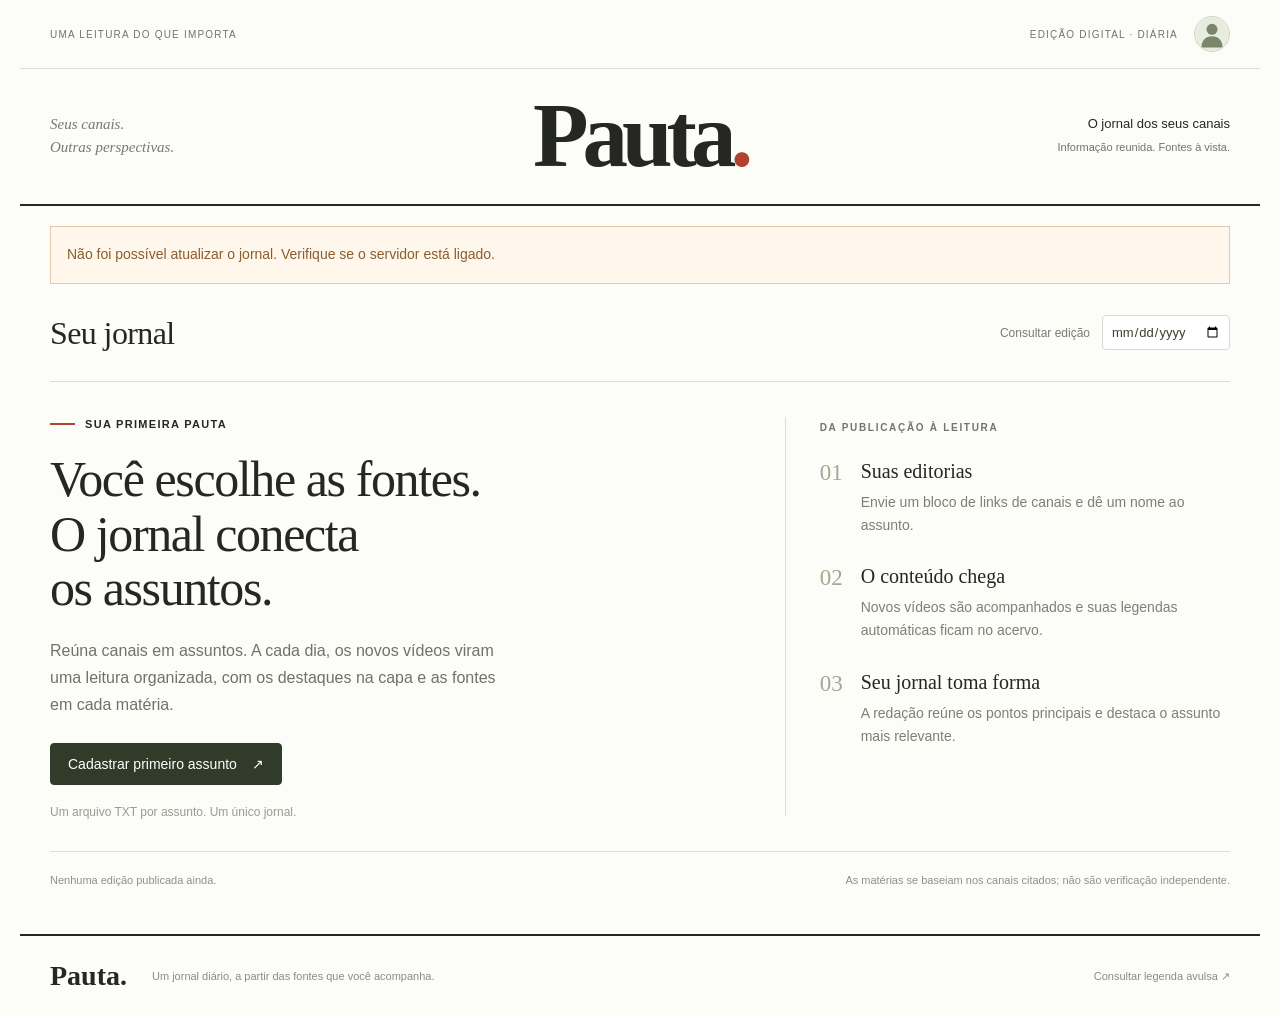
==== commit e413a14f: "Promote cover category to edition heading and refresh stylesheet cache" ====
--- a/static/journal.html
+++ b/static/journal.html
@@ -1,6 +1,6 @@
 <!doctype html>
 <html lang="pt-BR">
-<head><meta charset="utf-8"><meta name="viewport" content="width=device-width,initial-scale=1"><title>Pauta — O jornal dos seus canais</title><meta name="description" content="Seus canais do YouTube, reunidos em um jornal diário por assunto. Monitoramento, análise das legendas e matérias com fontes."><link rel="icon" href="/static/favicon.svg"><link rel="stylesheet" href="/static/journal.css"><script defer src="/static/journal.js"></script></head>
+<head><meta charset="utf-8"><meta name="viewport" content="width=device-width,initial-scale=1"><title>Pauta — O jornal dos seus canais</title><meta name="description" content="Seus canais do YouTube, reunidos em um jornal diário por assunto. Monitoramento, análise das legendas e matérias com fontes."><link rel="icon" href="/static/favicon.svg"><link rel="stylesheet" href="/static/journal.css?v=20260914-category"><script defer src="/static/journal.js?v=20260914-category"></script></head>
 <body>
 <div class="topline"><span>UMA LEITURA DO QUE IMPORTA</span><span id="top-date"></span><div class="top-account"><span>EDIÇÃO DIGITAL · DIÁRIA</span><a class="avatar-link" href="#usuario" aria-label="Abrir página do usuário" title="Minha página"><img id="header-avatar" src="/static/avatar.svg" alt="" width="36" height="36"></a></div></div>
 <header class="masthead"><div class="mast-note">Seus canais.<br>Outras perspectivas.</div><a href="/" class="mast-title">Pauta<span>.</span></a><div class="mast-right">O jornal dos seus canais<br><span>Informação reunida. Fontes à vista.</span></div></header>
@@ -17,7 +17,7 @@
   </nav>
 </section>
 <section id="page-edition" class="page">
-  <div class="edition-toolbar"><div><span class="eyebrow">SUA EDIÇÃO</span><h1 id="edition-heading">O dia, por assunto.</h1></div><label class="date-picker">Consultar edição<input type="date" id="edition-date"></label></div>
+  <div class="edition-toolbar"><h1 id="edition-heading">Seu jornal</h1><label class="date-picker">Consultar edição<input type="date" id="edition-date"></label></div>
   <div id="edition-content"></div>
   <div id="edition-empty" class="empty-front"><div class="empty-main"><div class="section-label"><span class="red-line"></span> SUA PRIMEIRA PAUTA</div><h2>Você escolhe as fontes.<br>O jornal conecta<br>os assuntos.</h2><p>Reúna canais em assuntos. A cada dia, os novos vídeos viram uma leitura organizada, com os destaques na capa e as fontes em cada matéria.</p><button class="button dark" id="start-import">Cadastrar primeiro assunto <span>↗</span></button><p class="empty-foot">Um arquivo TXT por assunto. Um único jornal.</p></div><aside class="empty-aside"><span class="eyebrow">DA PUBLICAÇÃO À LEITURA</span><ol><li><span>01</span><div><h3>Suas editorias</h3><p>Envie um bloco de links de canais e dê um nome ao assunto.</p></div></li><li><span>02</span><div><h3>O conteúdo chega</h3><p>Novos vídeos são acompanhados e suas legendas automáticas ficam no acervo.</p></div></li><li><span>03</span><div><h3>Seu jornal toma forma</h3><p>A redação reúne os pontos principais e destaca o assunto mais relevante.</p></div></li></ol></aside></div>
   <div id="edition-pending" class="pending-edition" hidden><span class="eyebrow">EDIÇÃO EM PREPARAÇÃO</span><h2>A próxima edição começa nas suas fontes.</h2><p id="pending-copy"></p><button class="button" id="pending-sources">Acompanhar canais</button></div>
--- a/static/journal.css
+++ b/static/journal.css
@@ -6,3 +6,5 @@
 .account-back{display:inline-block;margin-top:25px;font-size:13px;color:var(--muted)}.profile-card{display:flex;align-items:center;gap:24px;border-block:1px solid var(--line);padding:26px 0;margin-bottom:28px}.profile-card>img{border-radius:50%;object-fit:cover;flex-shrink:0}.profile-card h2{font:24px Georgia,serif;margin:0 0 10px}.profile-card p{font-size:12px;color:var(--muted);margin:10px 0 0}.photo-label{position:relative;display:inline-block;font-size:13px;color:#4c633b;text-decoration:underline;cursor:pointer;padding:4px 0}.photo-label input{position:absolute;inset:0;opacity:0;width:100%;cursor:pointer}.photo-label:focus-within{outline:2px solid var(--red);outline-offset:4px}#photo-feedback{font-size:12px;display:block;margin-top:8px;color:var(--muted)}
 .account-options{display:grid;grid-template-columns:repeat(3,minmax(0,1fr));gap:20px;margin-bottom:50px}.account-option{position:relative;display:block;text-align:left;background:var(--paper);border:1px solid var(--line);padding:28px 24px 48px;color:var(--ink);border-radius:4px}.account-option:hover{background:#e9edde;text-decoration:none;border-color:#aeb79f}.account-option h2{font:25px/1.25 Georgia,serif;margin:18px 0 13px}.account-option p{font:14px/1.7 Arial,sans-serif;color:var(--muted);margin:0}.option-arrow{position:absolute;right:22px;bottom:18px;color:var(--red);font-size:22px}.account-option .connection{display:inline-block;vertical-align:middle}.account-option #nav-count{font:12px Arial,sans-serif;background:#dfe5d4;border-radius:4px;padding:3px 7px;vertical-align:middle}
 @media(max-width:760px){.topline{gap:10px;font-size:8px;letter-spacing:.6px}.top-account{gap:9px}.avatar-link{width:32px;height:32px}.account-options{grid-template-columns:1fr;gap:12px}.account-option{padding:22px 20px 36px}.account-option h2{margin-top:12px;font-size:24px}.profile-card{gap:18px}.profile-card>img{width:64px;height:64px}}
+
+#edition-heading{margin:0;overflow-wrap:anywhere}#edition-heading.edition-category{color:var(--red)}
